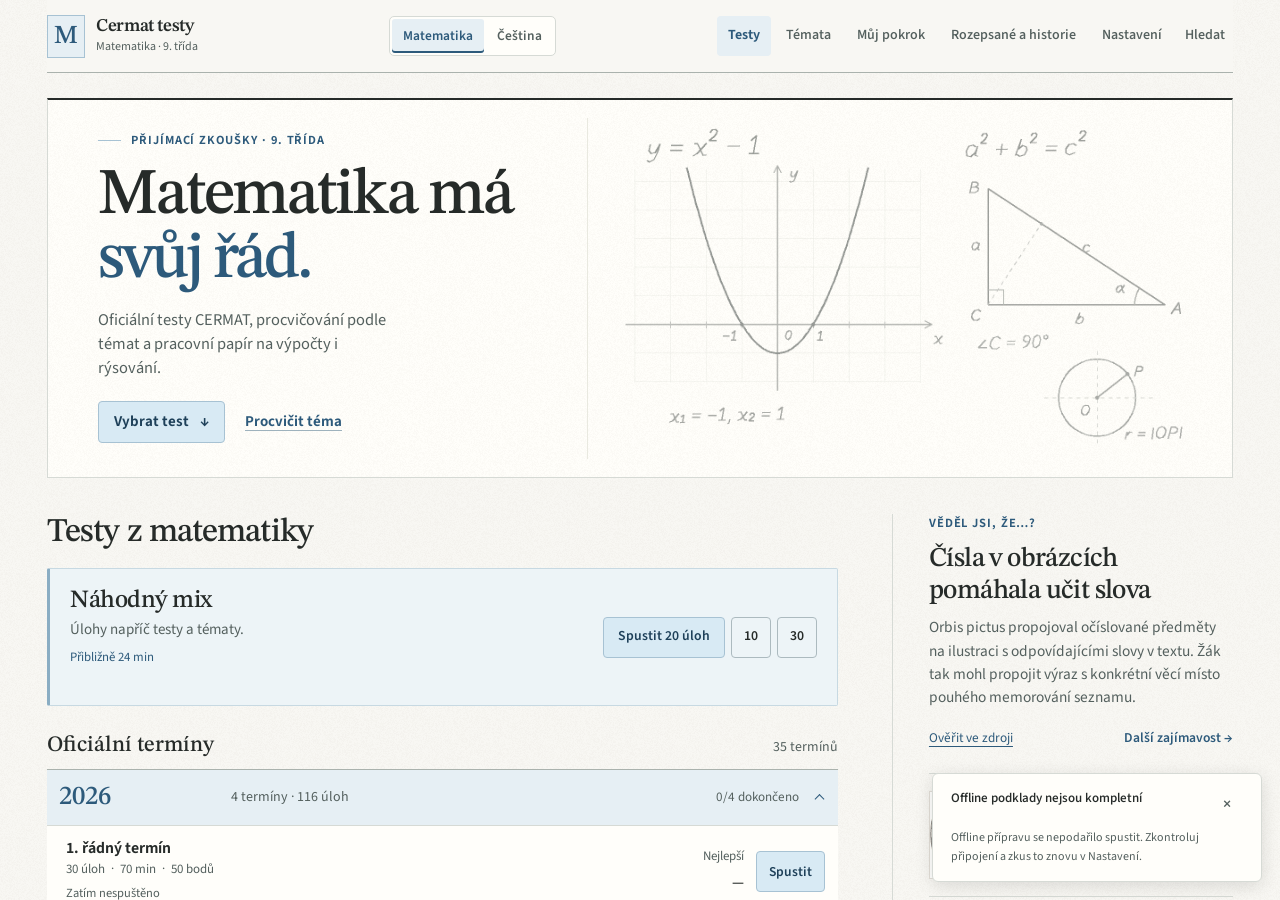
==== index.html @ a5954dd7 "Give the active subject a visible sliding underline and a longer page transition" ====
<!doctype html>
<html lang="cs"><head>
<meta charset="utf-8">
<meta name="viewport" content="width=device-width, initial-scale=1, viewport-fit=cover">
<meta name="cermat-edition" content="student">
<meta name="cermat-release" content="1688ffd29c79ed0c">
<meta name="color-scheme" content="light">
<meta name="theme-color" content="#f8f7f3">
<meta name="apple-mobile-web-app-capable" content="yes">
<meta name="apple-mobile-web-app-status-bar-style" content="default">
<meta name="apple-mobile-web-app-title" content="Cermat testy">
<meta name="description" content="Příprava na přijímací zkoušky CERMAT. Matematika a český jazyk pro 9. třídu.">
<title>Cermat testy</title>
<link rel="manifest" href="./manifest.webmanifest">
<link rel="apple-touch-icon" href="./icons/apple-touch-icon.png">
<link rel="icon" href="./icons/favicon-32.png">
<style>
html,body{margin:0;width:100%;height:100%;overflow:hidden;background:#f8f7f3;color:#262b29;color-scheme:light;}
iframe{position:fixed;top:env(safe-area-inset-top,0px);left:env(safe-area-inset-left,0px);width:calc(100% - env(safe-area-inset-left,0px) - env(safe-area-inset-right,0px));height:calc(100% - env(safe-area-inset-top,0px) - env(safe-area-inset-bottom,0px));height:calc(100dvh - env(safe-area-inset-top,0px) - env(safe-area-inset-bottom,0px));border:0;background:#f8f7f3;}
[hidden]{display:none!important;}
#subject-loading{position:fixed;inset:0;display:grid;place-content:center;gap:12px;padding:24px;background:#f8f7f3;font:16px/1.5 system-ui,sans-serif;}
#subject-loading h1{font:500 26px/1.2 Georgia,serif;margin:0;}#subject-loading p{margin:0;}#subject-retry{padding:10px 14px;font:inherit;color:#1e4059;background:#d8eaf4;border:1px solid #a7c2d3;border-radius:4px;}
</style>
<link rel="stylesheet" href="./subjects/motion.css?v=d45787fa0790">
<script defer src="./subjects/shell.js?v=cfd999f4deb5"></script>
</head><body>
<iframe title="Matematika" name="mathematics" data-subject-frame="math" src="./matematika.html?v=59494bee7736"></iframe>
<iframe title="Český jazyk" name="czech" data-subject-frame="cz" src="./cestina/index.html?v=f6a84391e5ea" hidden></iframe>
<section id="subject-loading" role="status"><h1>Cermat testy</h1><p id="subject-loading-text">Načítám aplikaci…</p><button id="subject-retry" hidden>Zkusit znovu</button></section>
<noscript>Pro práci s aplikací povol JavaScript v prohlížeči.</noscript>
</body></html>
---- subjects/motion.css ----
/* Durations and curves are shared by both subjects and the outer subject switch. */
:root {
  --motion-press: 150ms;
  --motion-component: 340ms;
  --motion-disclosure: 380ms;
  --motion-page: 390ms;
  --motion-subject: 520ms;
  --motion-progress: 540ms;
  --motion-entrance: 460ms;
  --motion-stagger: 40ms;
  --motion-ease: cubic-bezier(.24, .68, .23, 1);
  --motion-blend: cubic-bezier(.32, .08, .24, 1);
  --motion-spring: cubic-bezier(.31, .06, .20, 1.04);
}
@supports (animation-timing-function: linear(0, 1)) {
  :root {
    --motion-spring: linear(0, .033 8%, .137 16%, .32 25%, .55 35%, .74 45%, .88 55%,
                            .956 65%, .993 76%, 1.004 85%, 1.002 93%, 1);
  }
}

.subject-switch { position: relative; isolation: isolate; }
.subject-switch .subject-indicator {
  position: absolute; top: 2px; left: 0; bottom: 2px;
  border-radius: 3px; background: var(--sel); pointer-events: none; z-index: -1;
  transform-origin: left center;
  box-shadow: inset 0 -2px var(--ac);
}
.subject-switch[data-motion-ready] button[aria-pressed="true"],
.subject-switch[data-motion-ready] button:hover { background: transparent; }
.year-grid .year-card .year-chevron { margin-top: 0; transform: translateY(-2px) rotate(45deg); }
.year-grid .year-card[open] .year-chevron { margin-top: 0; transform: translateY(1.5px) rotate(225deg); }
.year-grid .year-card[data-motion-expanded="false"] .year-chevron { transform: translateY(-2px) rotate(45deg); }
.year-grid .year-card[data-motion-expanded="false"] > summary { background-color: transparent; border-bottom-color: transparent; }
.year-grid .year-card[data-motion-expanded="false"] > summary h4 { color: var(--tx); }
.topnav[data-motion-menu-closing] .nav { display: flex !important; }
.goal > i, .tp .bar > i { transform-origin: left center; }
[data-motion-fill] { width: 100% !important; transform: scaleX(var(--motion-fill, 1)); }
.workspace-title, #save-status, #study-save-status { position: relative; }
.workspace-title > .motion-resume-note {
  position: absolute; inset-inline: 0; bottom: 0; margin: 0; color: var(--ac); pointer-events: none;
  white-space: nowrap; overflow: hidden; text-overflow: ellipsis;
}
.workspace-title:has(> .motion-resume-note) > :is(#save-status, #study-save-status):not(.save-error) { opacity: 0; }
.workspace-title > .save-error ~ .motion-resume-note { display: none; }

@media (prefers-reduced-motion: no-preference) {
  button, .notebook-links a, .year-card > summary {
    transition: background-color var(--motion-press) ease-out, border-color var(--motion-press) ease-out,
                color var(--motion-press) ease-out, box-shadow 200ms var(--motion-ease), transform 200ms var(--motion-ease);
  }
  :is(button, .notebook-links a):where(:not(:disabled, .paperview button, #mk button, .subject-switch button)):is(:active, [data-motion-pressed]),
  :is(.workspace-top, .workspace-bottom) > button:enabled:is(:active, [data-motion-pressed]) {
    transform: translateY(1px) scale(.975); box-shadow: inset 0 1px 2px var(--sh); transition-duration: 70ms;
  }
  .year-grid .year-card > summary:is(:active, [data-motion-pressed]) { background-color: var(--sel); }
  .year-chevron { transition: transform var(--motion-disclosure) var(--motion-spring); }
  .year-card > summary h4 { transition: color 200ms ease-out; }
  .topic-card, .notebook-mix { transition: transform var(--motion-component) var(--motion-ease), border-color var(--motion-press) ease-out; }
  @media (hover: hover) and (pointer: fine) {
    .topic-card:has(.tc-act :hover), .notebook-mix:has(.tc-act :hover) { transform: translateY(-2px); border-color: var(--blue-line); }
    :is(button, .notebook-links a):where(:not(:disabled, .paperview button, #mk button, .subject-switch button)):hover:not(:active, [data-motion-pressed]),
    :is(.workspace-top, .workspace-bottom) > button:enabled:hover:not(:active, [data-motion-pressed]) { transform: translateY(-1px); }
    :is(.tc-act, .term-actions, .unfinished-row) button:hover:not(:active, [data-motion-pressed], :disabled),
    .notebook-links a:hover:not(:active, [data-motion-pressed]) { box-shadow: 0 2px 5px var(--sh); }
  }
  [data-motion-saved]:not(.save-error)::after {
    content: ''; position: absolute; inset-inline-start: 0; bottom: -2px; block-size: 2px; inline-size: min(4rem,100%);
    pointer-events: none; background: var(--ac); transform-origin: left;
    animation: cermat-save 680ms var(--motion-ease) both;
  }
  @keyframes cermat-save {
    0% { transform: scaleX(.06); opacity: .3; } 48% { transform: scaleX(1); opacity: .86; }
    70% { opacity: .86; } 100% { transform: scaleX(1); opacity: 0; }
  }

  /* Native tool trays take their final position immediately, including over an exam. */
  :is(.instrument-options, .question-index, .pdf-transcript, .paper-hint)[open] > :not(summary) {
    animation: cermat-reveal var(--motion-component) var(--motion-ease);
  }
  .sbar:not([hidden]) { animation: cermat-reveal var(--motion-component) var(--motion-ease); }

  /* Add this attribute once to a new message wrapper. Streamed text stays still. */
  [data-motion="message"] { animation: cermat-message var(--motion-component) var(--motion-ease); }
  @keyframes cermat-reveal { from { opacity: .5; } to { opacity: 1; } }
  @keyframes cermat-message {
    from { opacity: .45; transform: translateY(4px); }
    to { opacity: 1; transform: none; }
  }

  /* Closing stays native: dialog results, focus and the next action are immediate. */
  @supports (transition-behavior: allow-discrete) {
    dialog, [popover] {
      opacity: 0; transform: translateY(5px) scale(.996);
      transition: opacity var(--motion-component) var(--motion-blend),
                  transform var(--motion-component) var(--motion-ease),
                  display var(--motion-component) allow-discrete,
                  overlay var(--motion-component) allow-discrete;
    }
    dialog[open], [popover]:popover-open { opacity: 1; transform: none; }
    @starting-style {
      dialog[open], [popover]:popover-open { opacity: 0; transform: translateY(7px) scale(.993); }
    }
    dialog::backdrop, [popover]::backdrop {
      opacity: 0;
      transition: opacity var(--motion-component) var(--motion-blend),
                  display var(--motion-component) allow-discrete, overlay var(--motion-component) allow-discrete;
    }
    dialog[open]::backdrop, [popover]:popover-open::backdrop { opacity: 1; }
    @starting-style {
      dialog[open]::backdrop, [popover]:popover-open::backdrop { opacity: 0; }
    }
    dialog:not([open]), dialog:not([open])::backdrop,
    [popover]:not(:popover-open), [popover]:not(:popover-open)::backdrop { pointer-events: none; }
  }
  @supports not (transition-behavior: allow-discrete) {
    dialog[open] { animation: cermat-message var(--motion-component) var(--motion-ease); }
  }
  /* Engines without top-layer exit transitions briefly paint the closed, inert surface. */
  [data-motion-exit] {
    display: block; position: fixed; inset: auto; margin: 0; box-sizing: border-box;
    pointer-events: none; transition: none; z-index: 2147483646;
  }
  [data-motion-backdrop] { position: fixed; inset: 0; pointer-events: none; z-index: 2147483645; }
}
@media (prefers-reduced-motion: reduce) {
  html { scroll-behavior: auto !important; }
  button, .notebook-links a, .year-card > summary, .year-chevron, .topic-card, .notebook-mix,
  dialog, dialog::backdrop, [popover], [popover]::backdrop { transition: none !important; }
}
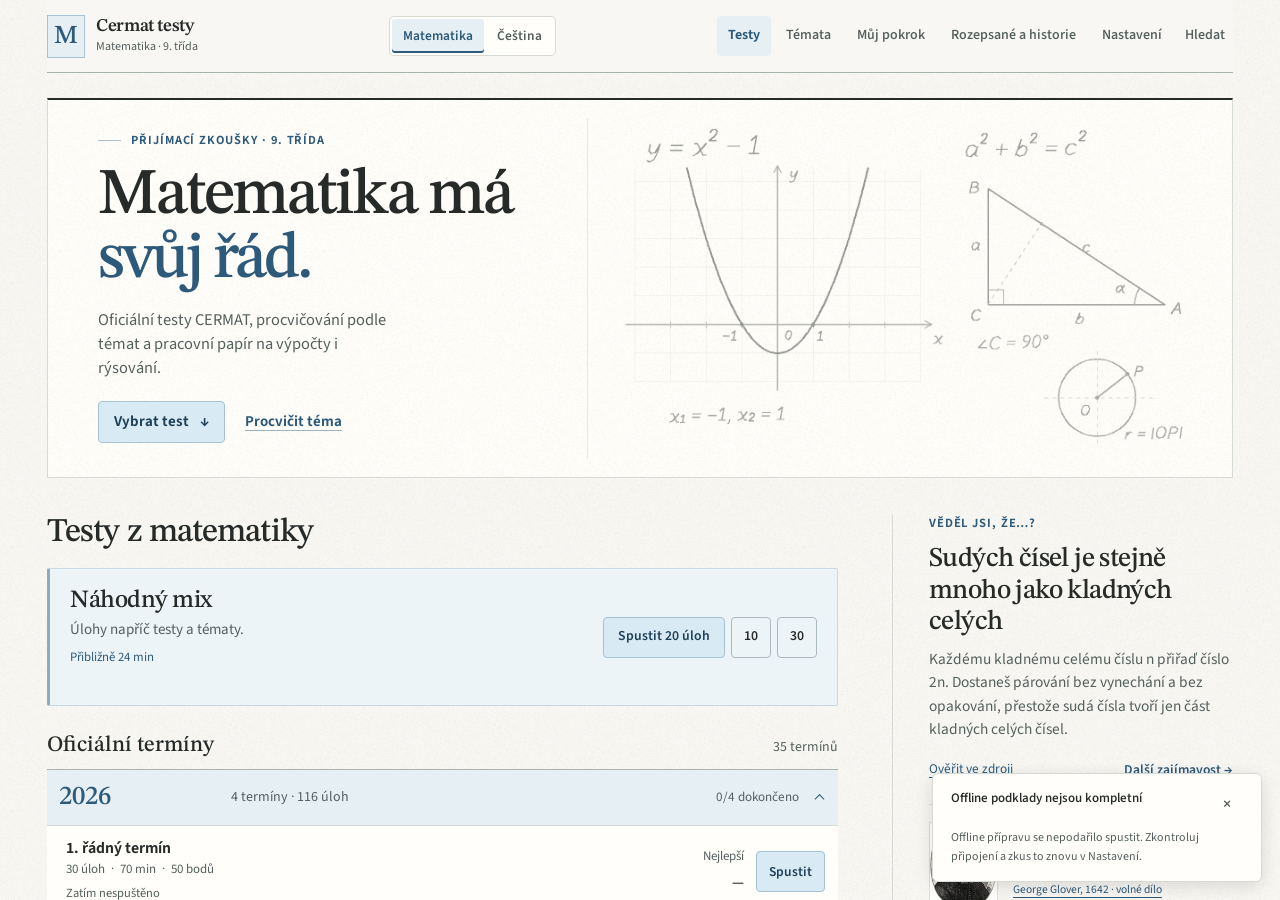
==== commit 81f323a5: "Refine the exam answer sheet and handwriting tools in both subjects" ====
--- a/index.html
+++ b/index.html
@@ -3,7 +3,7 @@
 <meta charset="utf-8">
 <meta name="viewport" content="width=device-width, initial-scale=1, viewport-fit=cover">
 <meta name="cermat-edition" content="student">
-<meta name="cermat-release" content="1688ffd29c79ed0c">
+<meta name="cermat-release" content="821cb1d566927257">
 <meta name="color-scheme" content="light">
 <meta name="theme-color" content="#f8f7f3">
 <meta name="apple-mobile-web-app-capable" content="yes">
@@ -24,8 +24,8 @@
 <link rel="stylesheet" href="./subjects/motion.css?v=d45787fa0790">
 <script defer src="./subjects/shell.js?v=cfd999f4deb5"></script>
 </head><body>
-<iframe title="Matematika" name="mathematics" data-subject-frame="math" src="./matematika.html?v=59494bee7736"></iframe>
-<iframe title="Český jazyk" name="czech" data-subject-frame="cz" src="./cestina/index.html?v=f6a84391e5ea" hidden></iframe>
+<iframe title="Matematika" name="mathematics" data-subject-frame="math" src="./matematika.html?v=5d15d17fb4bf"></iframe>
+<iframe title="Český jazyk" name="czech" data-subject-frame="cz" src="./cestina/index.html?v=6e7957ce2acb" hidden></iframe>
 <section id="subject-loading" role="status"><h1>Cermat testy</h1><p id="subject-loading-text">Načítám aplikaci…</p><button id="subject-retry" hidden>Zkusit znovu</button></section>
 <noscript>Pro práci s aplikací povol JavaScript v prohlížeči.</noscript>
 </body></html>
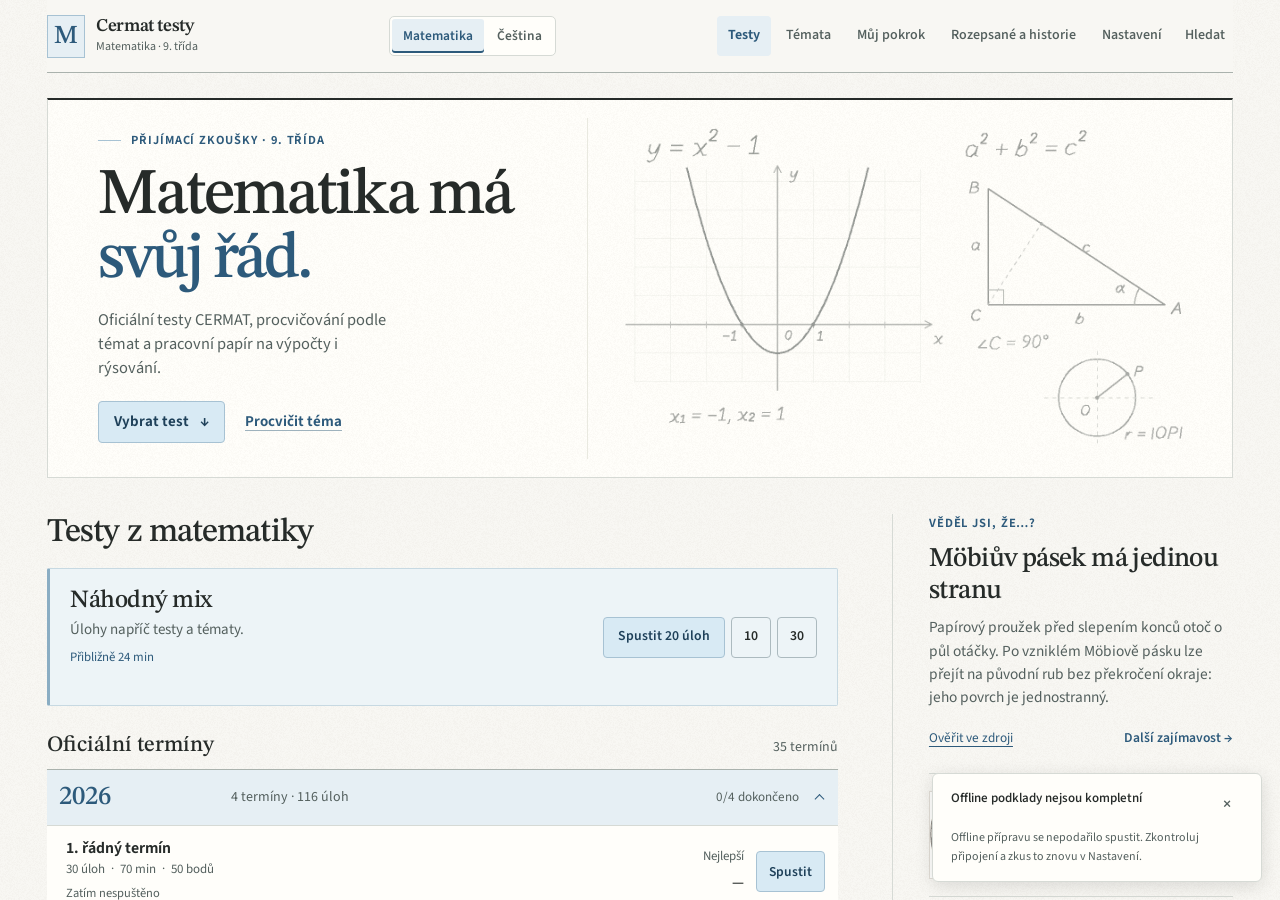
==== commit 2c26c1f6: "Implement the academic worksheet design and per-attempt question overview" ====
--- a/index.html
+++ b/index.html
@@ -3,7 +3,7 @@
 <meta charset="utf-8">
 <meta name="viewport" content="width=device-width, initial-scale=1, viewport-fit=cover">
 <meta name="cermat-edition" content="student">
-<meta name="cermat-release" content="821cb1d566927257">
+<meta name="cermat-release" content="d8ceab45d866b72c">
 <meta name="color-scheme" content="light">
 <meta name="theme-color" content="#f8f7f3">
 <meta name="apple-mobile-web-app-capable" content="yes">
@@ -24,8 +24,8 @@
 <link rel="stylesheet" href="./subjects/motion.css?v=d45787fa0790">
 <script defer src="./subjects/shell.js?v=cfd999f4deb5"></script>
 </head><body>
-<iframe title="Matematika" name="mathematics" data-subject-frame="math" src="./matematika.html?v=5d15d17fb4bf"></iframe>
-<iframe title="Český jazyk" name="czech" data-subject-frame="cz" src="./cestina/index.html?v=6e7957ce2acb" hidden></iframe>
+<iframe title="Matematika" name="mathematics" data-subject-frame="math" src="./matematika.html?v=cbf21fb6d6d0"></iframe>
+<iframe title="Český jazyk" name="czech" data-subject-frame="cz" src="./cestina/index.html?v=9dacae8de839" hidden></iframe>
 <section id="subject-loading" role="status"><h1>Cermat testy</h1><p id="subject-loading-text">Načítám aplikaci…</p><button id="subject-retry" hidden>Zkusit znovu</button></section>
 <noscript>Pro práci s aplikací povol JavaScript v prohlížeči.</noscript>
 </body></html>
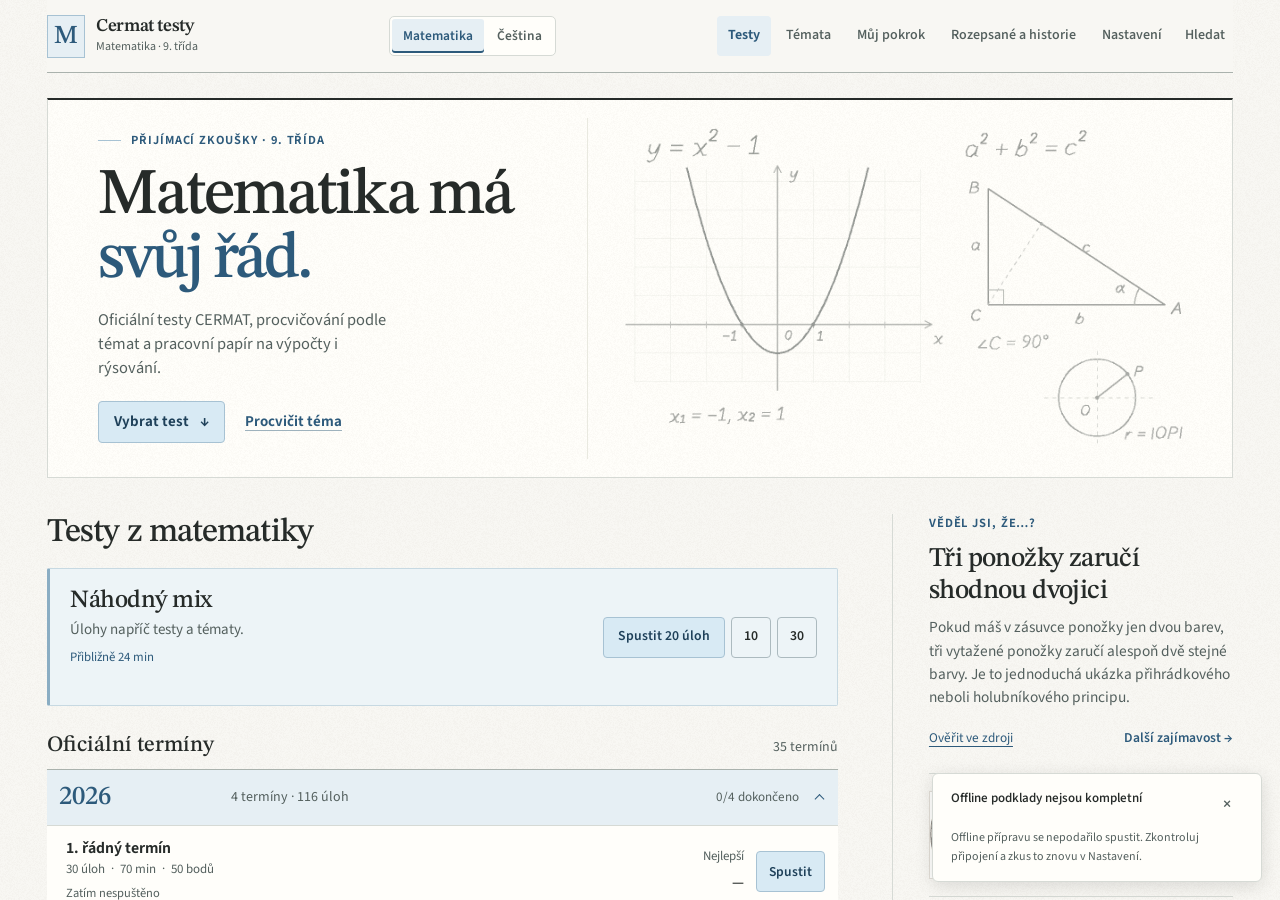
==== commit 5da12d11: "Keep instrument controls within narrow WebKit viewports" ====
--- a/index.html
+++ b/index.html
@@ -3,7 +3,7 @@
 <meta charset="utf-8">
 <meta name="viewport" content="width=device-width, initial-scale=1, viewport-fit=cover">
 <meta name="cermat-edition" content="student">
-<meta name="cermat-release" content="d8ceab45d866b72c">
+<meta name="cermat-release" content="82d9fc45b57e1995">
 <meta name="color-scheme" content="light">
 <meta name="theme-color" content="#f8f7f3">
 <meta name="apple-mobile-web-app-capable" content="yes">
@@ -24,8 +24,8 @@
 <link rel="stylesheet" href="./subjects/motion.css?v=d45787fa0790">
 <script defer src="./subjects/shell.js?v=cfd999f4deb5"></script>
 </head><body>
-<iframe title="Matematika" name="mathematics" data-subject-frame="math" src="./matematika.html?v=cbf21fb6d6d0"></iframe>
-<iframe title="Český jazyk" name="czech" data-subject-frame="cz" src="./cestina/index.html?v=9dacae8de839" hidden></iframe>
+<iframe title="Matematika" name="mathematics" data-subject-frame="math" src="./matematika.html?v=5e86b04fb887"></iframe>
+<iframe title="Český jazyk" name="czech" data-subject-frame="cz" src="./cestina/index.html?v=0ddb83f10189" hidden></iframe>
 <section id="subject-loading" role="status"><h1>Cermat testy</h1><p id="subject-loading-text">Načítám aplikaci…</p><button id="subject-retry" hidden>Zkusit znovu</button></section>
 <noscript>Pro práci s aplikací povol JavaScript v prohlížeči.</noscript>
 </body></html>
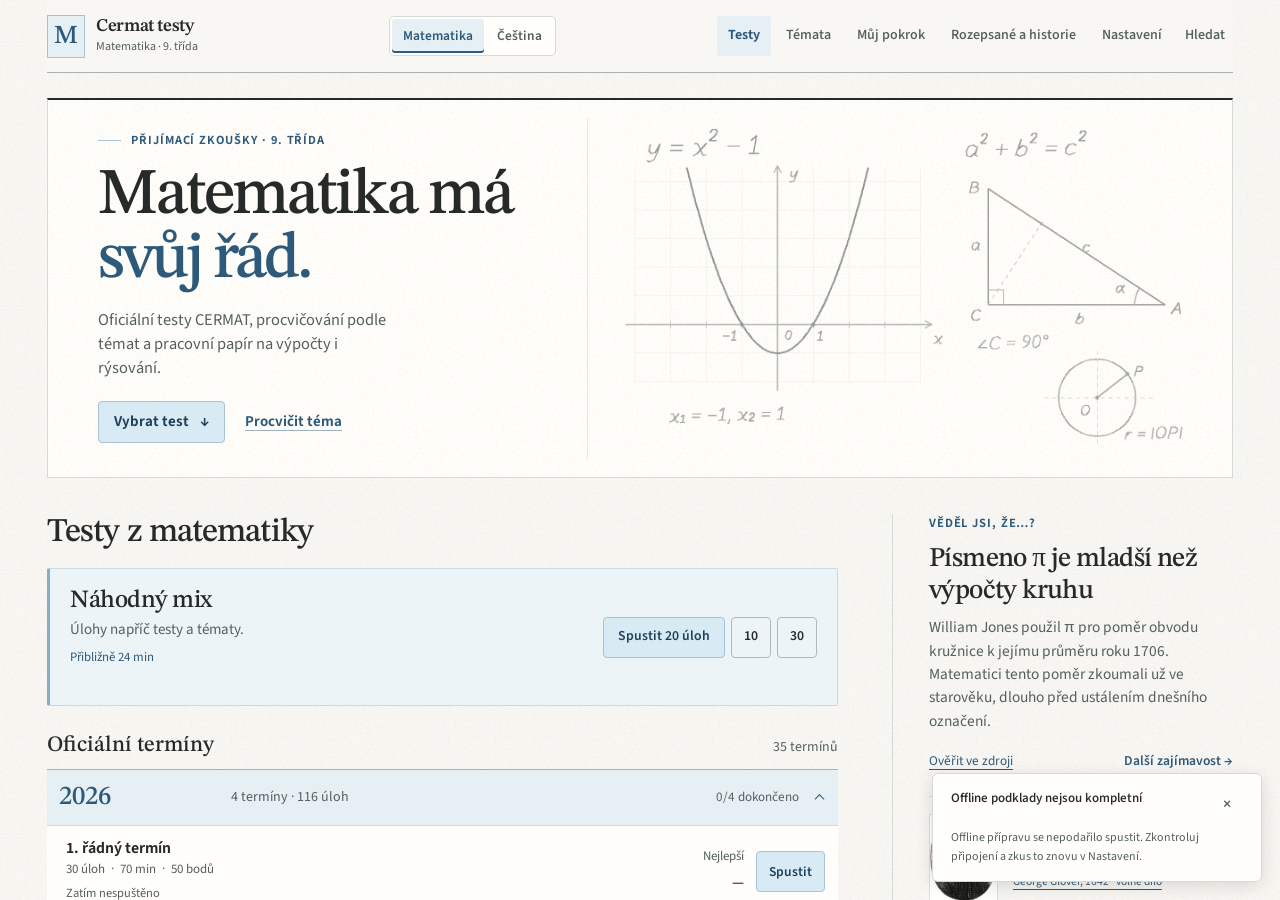
==== commit 7992a13d: "Isolate Czech practice tasks and filter listed-word exercises" ====
--- a/index.html
+++ b/index.html
@@ -3,7 +3,7 @@
 <meta charset="utf-8">
 <meta name="viewport" content="width=device-width, initial-scale=1, viewport-fit=cover">
 <meta name="cermat-edition" content="student">
-<meta name="cermat-release" content="82d9fc45b57e1995">
+<meta name="cermat-release" content="21fd27c1da19da43">
 <meta name="color-scheme" content="light">
 <meta name="theme-color" content="#f8f7f3">
 <meta name="apple-mobile-web-app-capable" content="yes">
@@ -25,7 +25,7 @@
 <script defer src="./subjects/shell.js?v=cfd999f4deb5"></script>
 </head><body>
 <iframe title="Matematika" name="mathematics" data-subject-frame="math" src="./matematika.html?v=5e86b04fb887"></iframe>
-<iframe title="Český jazyk" name="czech" data-subject-frame="cz" src="./cestina/index.html?v=0ddb83f10189" hidden></iframe>
+<iframe title="Český jazyk" name="czech" data-subject-frame="cz" src="./cestina/index.html?v=299b7b2ed289" hidden></iframe>
 <section id="subject-loading" role="status"><h1>Cermat testy</h1><p id="subject-loading-text">Načítám aplikaci…</p><button id="subject-retry" hidden>Zkusit znovu</button></section>
 <noscript>Pro práci s aplikací povol JavaScript v prohlížeči.</noscript>
 </body></html>
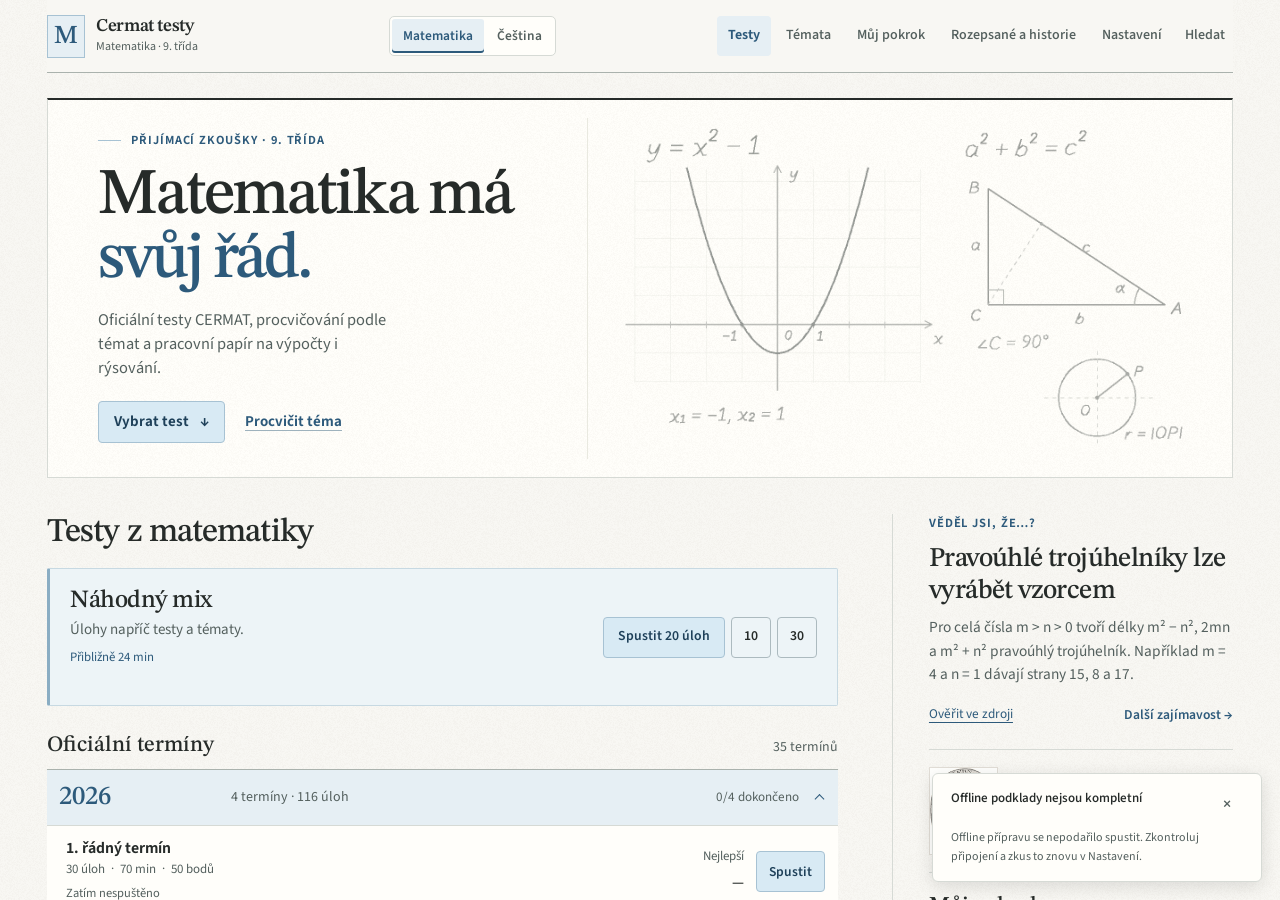
==== commit 63e8b738: "Sjednotit číslování úloh při procvičování" ====
--- a/index.html
+++ b/index.html
@@ -3,7 +3,7 @@
 <meta charset="utf-8">
 <meta name="viewport" content="width=device-width, initial-scale=1, viewport-fit=cover">
 <meta name="cermat-edition" content="student">
-<meta name="cermat-release" content="21fd27c1da19da43">
+<meta name="cermat-release" content="58a64263b7fe4ba1">
 <meta name="color-scheme" content="light">
 <meta name="theme-color" content="#f8f7f3">
 <meta name="apple-mobile-web-app-capable" content="yes">
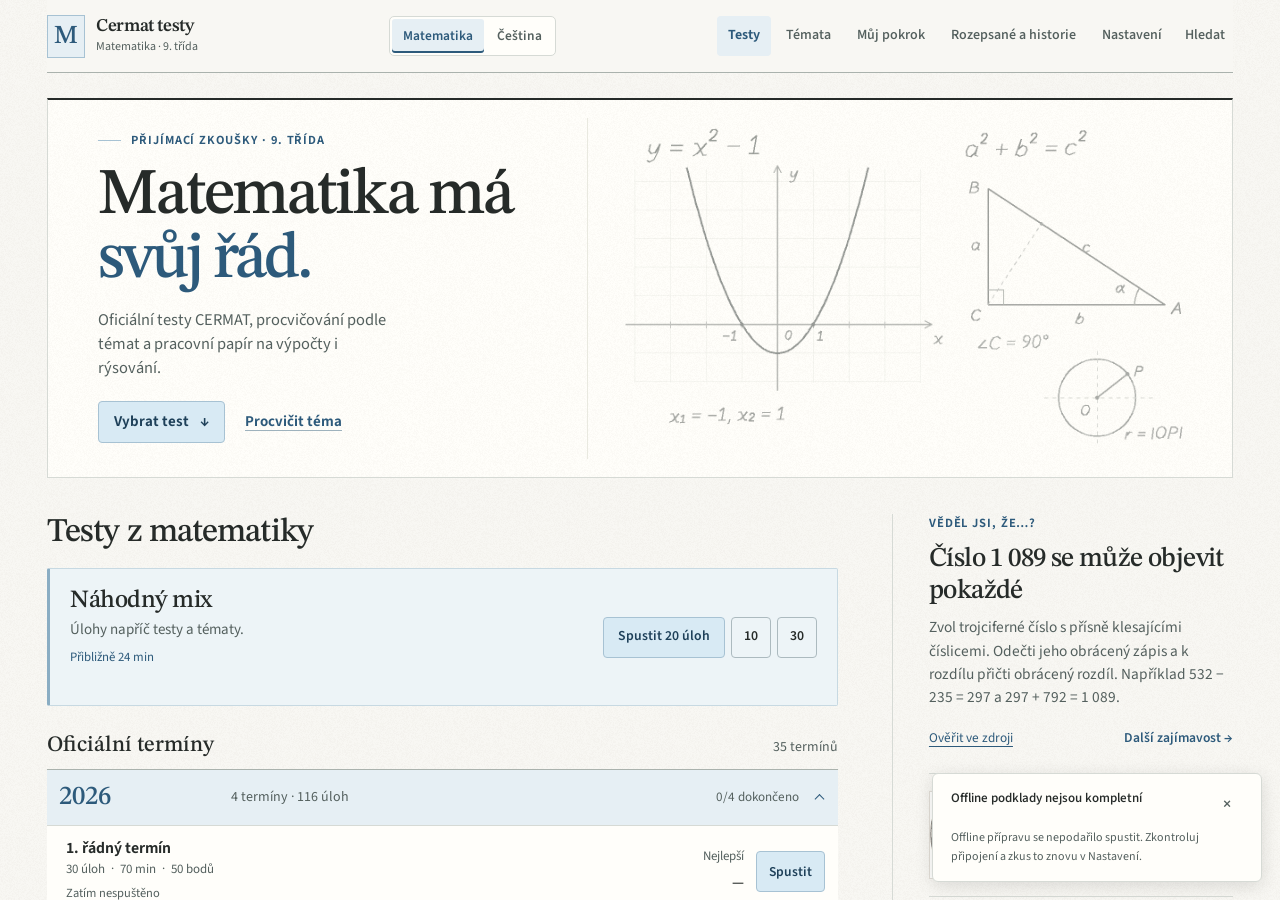
==== commit 3d781bd3: "Reuse unchanged offline assets for faster CERMAT updates" ====
--- a/index.html
+++ b/index.html
@@ -3,7 +3,7 @@
 <meta charset="utf-8">
 <meta name="viewport" content="width=device-width, initial-scale=1, viewport-fit=cover">
 <meta name="cermat-edition" content="student">
-<meta name="cermat-release" content="58a64263b7fe4ba1">
+<meta name="cermat-release" content="b4ae58378ad1597d">
 <meta name="color-scheme" content="light">
 <meta name="theme-color" content="#f8f7f3">
 <meta name="apple-mobile-web-app-capable" content="yes">
@@ -20,12 +20,16 @@
 [hidden]{display:none!important;}
 #subject-loading{position:fixed;inset:0;display:grid;place-content:center;gap:12px;padding:24px;background:#f8f7f3;font:16px/1.5 system-ui,sans-serif;}
 #subject-loading h1{font:500 26px/1.2 Georgia,serif;margin:0;}#subject-loading p{margin:0;}#subject-retry{padding:10px 14px;font:inherit;color:#1e4059;background:#d8eaf4;border:1px solid #a7c2d3;border-radius:4px;}
+#cermat-update{position:fixed;z-index:4;right:max(14px,env(safe-area-inset-right));bottom:calc(14px + env(safe-area-inset-bottom));min-height:44px;padding:9px 14px;border:1px solid #a7c2d3;border-radius:6px;background:#e9f2f8;color:#1e4059;box-shadow:0 2px 9px #20384820;font:600 14px/1.35 system-ui,sans-serif;cursor:pointer}
+#cermat-update:focus-visible{outline:2px solid #356784;outline-offset:3px}
 </style>
 <link rel="stylesheet" href="./subjects/motion.css?v=d45787fa0790">
 <script defer src="./subjects/shell.js?v=cfd999f4deb5"></script>
+<script defer src="./subjects/update.js?v=85d4bbaa3e3d"></script>
 </head><body>
 <iframe title="Matematika" name="mathematics" data-subject-frame="math" src="./matematika.html?v=5e86b04fb887"></iframe>
 <iframe title="Český jazyk" name="czech" data-subject-frame="cz" src="./cestina/index.html?v=299b7b2ed289" hidden></iframe>
 <section id="subject-loading" role="status"><h1>Cermat testy</h1><p id="subject-loading-text">Načítám aplikaci…</p><button id="subject-retry" hidden>Zkusit znovu</button></section>
 <noscript>Pro práci s aplikací povol JavaScript v prohlížeči.</noscript>
+<button id="cermat-update" type="button" hidden>Načíst novou verzi</button>
 </body></html>
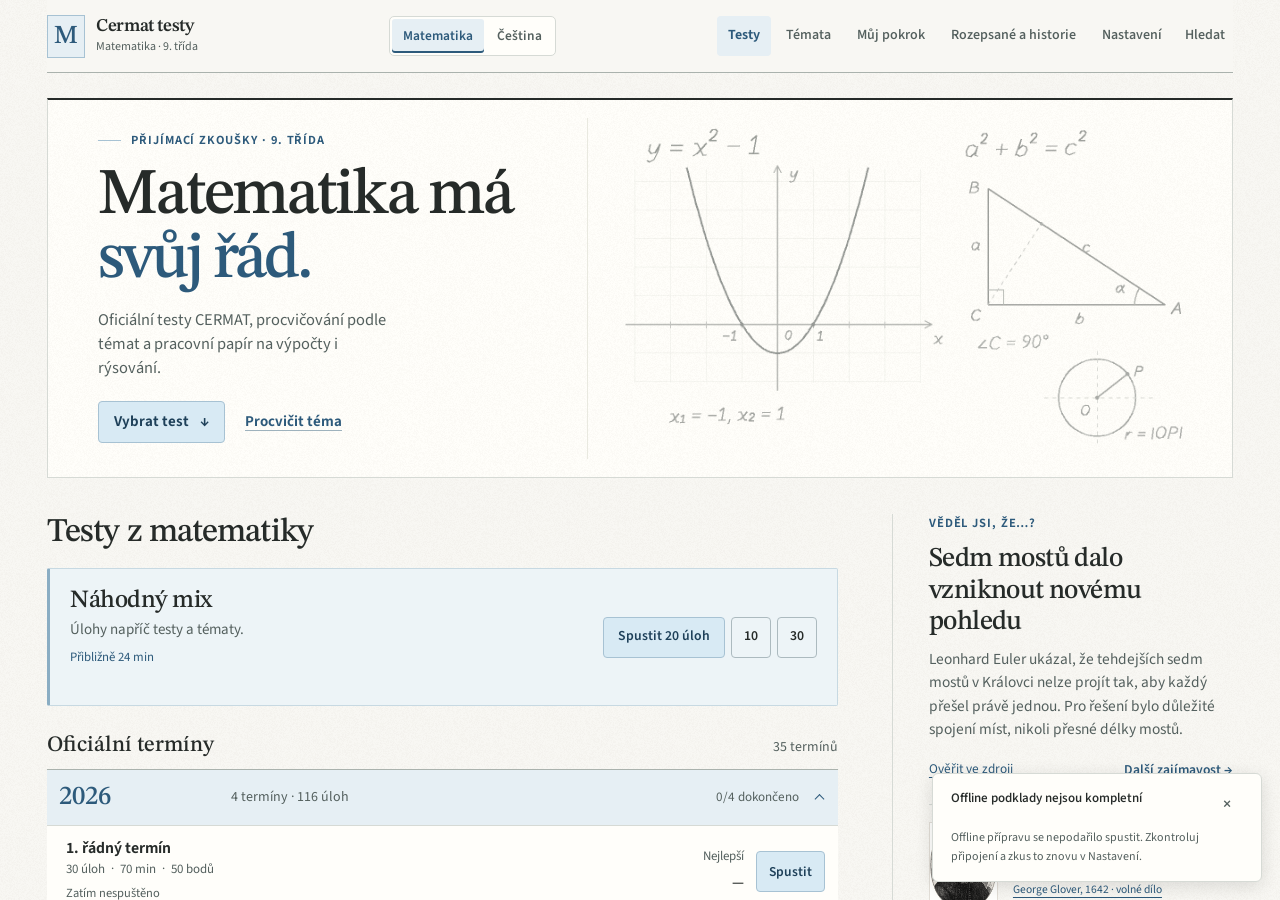
==== commit 41c6700c: "Check frequently and activate verified updates in open browsers" ====
--- a/index.html
+++ b/index.html
@@ -3,7 +3,7 @@
 <meta charset="utf-8">
 <meta name="viewport" content="width=device-width, initial-scale=1, viewport-fit=cover">
 <meta name="cermat-edition" content="student">
-<meta name="cermat-release" content="b4ae58378ad1597d">
+<meta name="cermat-release" content="a586a1b073fcbee4">
 <meta name="color-scheme" content="light">
 <meta name="theme-color" content="#f8f7f3">
 <meta name="apple-mobile-web-app-capable" content="yes">
@@ -25,7 +25,7 @@
 </style>
 <link rel="stylesheet" href="./subjects/motion.css?v=d45787fa0790">
 <script defer src="./subjects/shell.js?v=cfd999f4deb5"></script>
-<script defer src="./subjects/update.js?v=85d4bbaa3e3d"></script>
+<script defer src="./subjects/update.js?v=85c3549bff9b"></script>
 </head><body>
 <iframe title="Matematika" name="mathematics" data-subject-frame="math" src="./matematika.html?v=5e86b04fb887"></iframe>
 <iframe title="Český jazyk" name="czech" data-subject-frame="cz" src="./cestina/index.html?v=299b7b2ed289" hidden></iframe>
